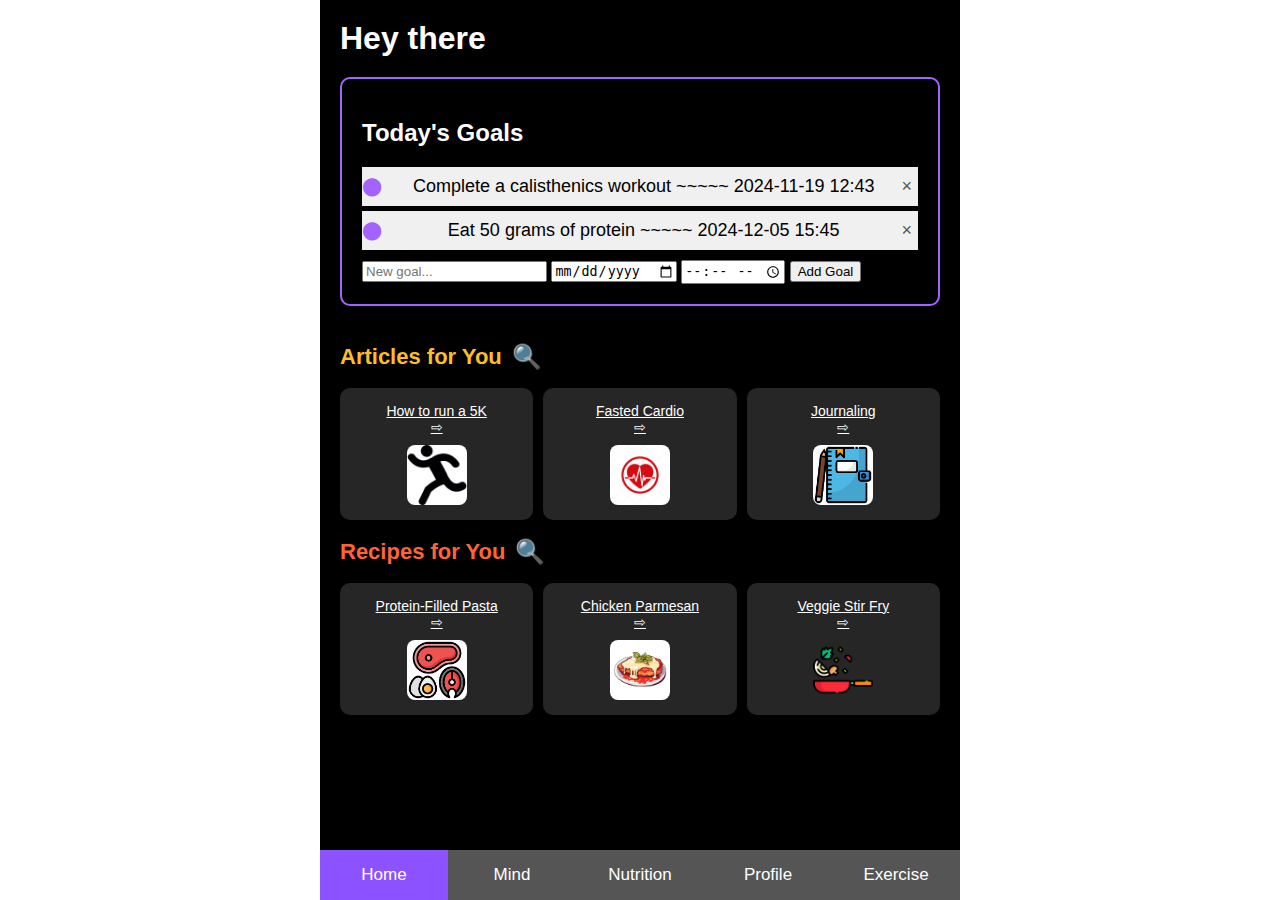
==== index.html @ bb160d1b "submit" ====
<!DOCTYPE html>
<html lang="en">
  <head>
     <meta charset="UTF-8">
     <meta name="viewport" content="width=device-width, initial-scale=1.0">
     <link rel="stylesheet" href="styles.css">
     <title>Tabs Example</title>
  </head>
  <body>
     <div id="wrapped" class="allContent">
        <div class="everything">
           <!--W3 Schools' code was used to create the general layout and buttons on the bottom. https://www.w3schools.com/howto/howto_js_tab_header.asp-->
           <!-- Updated Tab 1: Text -->
           <div id="Text" class="tabcontent">
            <div class="scrollable-content">
                
                <div class="header">
                    <h1 class="greeting" id="greeting">Hey there</h1>
                </div>
                
                <script>
                    function updateGoalsGreeting() {
                        const name = localStorage.getItem('userName') || "there";
                        document.getElementById('greeting').textContent = `Hey ${name}`;
                    }
        
                    // Call updateGoalsGreeting when the page loads
                    window.addEventListener('load', updateGoalsGreeting);
                </script>
        
                <!-- Section: Today's Goals with Box -->
                <div class="section goals-box">
                    <h2>Today's Goals</h2>
                    <ul id="goals-list" class="goals-list">
                        <li><span>Complete a calisthenics workout ~~~~~ 2024-11-19 12:43</span> <button onclick="removeGoal(this)">×</button></li>
                        <li><span>Eat 50 grams of protein ~~~~~ 2024-12-05 15:45</span> <button onclick="removeGoal(this)">×</button></li>
                    </ul>
                    <!-- Input to add new goals with pop-up keyboard functionality -->
                    <input type="text" id="newGoal" placeholder="New goal..." onclick="showKeyboard()" onblur="hideKeyboard()">
                    <input type="date" id="goalDate" placeholder="Select date">
                    <input type="time" id="goalTime" placeholder="Select time">
                    <button onclick="addGoal()">Add Goal</button>
                </div>
        
                <!-- Section: Articles for You with Search Icon -->
                <div class="section articles">
                    <div style="display: flex; align-items: center;">
                        <h2>Articles for You</h2>
                        <span class="search-icon" onclick="toggleSearch('article')" style="margin-left: 10px; cursor: pointer;">&#x1F50D;</span>
                        <input type="text" id="articleSearch" placeholder="Search articles..." onkeyup="searchContent('article')" style="display: none; margin-left: 10px;">
                    </div>
                    <div class="article-grid" id="article-grid">
                        <div class="article-item">
                            <a href="javascript:void(0);" onclick="openImage('images/train-5k.jpg')">
                                How to run a 5K <span class="link-icon">&#x21E8;</span>
                                <img src="images/running.jpg" alt="How to run a 5K" class="article-image">
                            </a>
                        </div>
                        <div class="article-item">
                            <a href="javascript:void(0);" onclick="openImage('images/fasted-cardio.jpg')">
                                Fasted Cardio <span class="link-icon">&#x21E8;</span>
                                <img src="images/cardio.jpg" alt="Fasted Cardio" class="article-image">
                            </a>
                        </div>
                        <div class="article-item">
                            <a href="javascript:void(0);" onclick="openImage('images/journaling.jpg')">
                                Journaling <span class="link-icon">&#x21E8;</span>
                                <img src="images/journal.jpg" alt="Journaling" class="article-image">
                            </a>
                        </div>
                    </div>
                </div>
        
                <!-- Section: Recipes for You with Search Icon -->
                <div class="section recipes">
                    <div style="display: flex; align-items: center;">
                        <h2>Recipes for You</h2>
                        <span class="search-icon" onclick="toggleSearch('recipe')" style="margin-left: 10px; cursor: pointer;">&#x1F50D;</span>
                        <input type="text" id="recipeSearch" placeholder="Search recipes..." onkeyup="searchContent('recipe')" style="display: none; margin-left: 10px;">
                    </div>
                    <div class="recipe-grid" id="recipe-grid">
                        <div class="recipe-item">
                            <a href="javascript:void(0);" onclick="openImage('images/penne-recipe.jpg')">
                                Protein-Filled Pasta <span class="link-icon">&#x21E8;</span>
                                <img src="images/protein.jpg" alt="Protein-filled meals" class="recipe-image">
                            </a>
                        </div>
                        <div class="recipe-item">
                            <a href="javascript:void(0);" onclick="openImage('images/chicken-parm.jpg')">
                                Chicken Parmesan <span class="link-icon">&#x21E8;</span>
                                <img src="images/chickenparm.jpg" alt="Chicken Parmesan" class="recipe-image">
                            </a>
                        </div>
                        <div class="recipe-item">
                            <a href="javascript:void(0);" onclick="openImage('images/veg-stirfry.jpg')">
                                Veggie Stir Fry <span class="link-icon">&#x21E8;</span>
                                <img src="images/stirfry.jpg" alt="Vegetable Stir Fry" class="recipe-image">
                            </a>
                        </div>
                    </div>
                </div>
            </div>
        </div>
        <!-- Iframe for Image Display -->
<div id="image-container" style="display: none; position: fixed; top: 50%; left: 50%; transform: translate(-50%, -50%); background: white; box-shadow: 0 4px 8px rgba(0, 0, 0, 0.2); z-index: 1000; max-width: 80%; max-height: 80%; overflow: auto; padding: 20px; border-radius: 8px;">
    <img id="image-viewer" src="" alt="Recipe Image" style="max-width: 100%; max-height: 60vh; display: block; margin: 0 auto;"> 
    <button onclick="closeImage()" style="margin-top: 10px;">Close</button> 
</div>

<div id="overlay" style="display: none; position: fixed; top: 0; left: 0; width: 100%; height: 100%; background: rgba(0, 0, 0, 0.5); z-index: 999;"></div> 

<script>
    function openImage(imageUrl) {
        // Set the img source to the image URL and display it
        document.getElementById('image-viewer').src = imageUrl;
        document.getElementById('image-container').style.display = 'block'; 
        document.getElementById('overlay').style.display = 'block'; 
    }

    function closeImage() {
        // Hide the image and reset the source
        document.getElementById('image-container').style.display = 'none'; 
        document.getElementById('overlay').style.display = 'none'; 
        document.getElementById('image-viewer').src = ''; 
    }

    // Close the image popup if overlay is clicked
    document.getElementById('overlay').onclick = function() {
        closeImage();
    }
</script>
        
        <!-- Keyboard Pop-up Modal -->
        <div id="keyboardModal" style="display: none; position: fixed; top: 80%; left: 50%; transform: translate(-50%, -50%); background: rgba(0, 0, 0, 0.8); padding: 20px; border-radius: 8px; z-index: 1000;">
            <img src="images/pop_up_keyboard.jpeg" alt="Keyboard" style="width: 600px; height: 300px;"> 
            <button onclick="hideKeyboard()" style="margin-top: 10px; display: block; background-color: white; color: black; border: none; padding: 10px; border-radius: 5px; cursor: pointer;">Close Keyboard</button>
        </div>
        
        <script>
            // Function to show the keyboard pop-up
            function showKeyboard() {
                document.getElementById('keyboardModal').style.display = 'block';
            }
        
            // Function to hide the keyboard pop-up
            function hideKeyboard() {
                document.getElementById('keyboardModal').style.display = 'none';
            }
        
            function toggleSearch(section) {
                const searchBox = document.getElementById(section + 'Search');
                searchBox.style.display = searchBox.style.display === 'none' ? 'block' : 'none';
                searchBox.focus();
            }
        
            function searchContent(section) {
                const input = document.getElementById(section + 'Search').value.toLowerCase();
                const items = document.querySelectorAll(`#${section}-grid .${section}-item`);
        
                items.forEach(item => {
                    const text = item.textContent.toLowerCase();
                    if (text.includes(input)) {
                        item.style.backgroundColor = '#ffeb3b'; 
                        item.style.border = '2px solid #ffa000'; 
                        item.style.boxShadow = '0px 0px 10px rgba(255, 160, 0, 0.5)'; 
                        item.style.borderRadius = '8px'; 
                    } else {
                        item.style.backgroundColor = ''; 
                        item.style.border = ''; 
                        item.style.boxShadow = ''; 
                        item.style.borderRadius = ''; 
                    }
                });
            }
        </script>





           <!-- Tab 2: Choices -->
           <div id="Choices" class="tabcontent">
            <h1 style="text-align: center; font-size: 24px; margin-bottom: 20px;">Daily Reflection</h1>
        
            <!-- Reflection Form -->
            <form style="display: flex; flex-direction: column; align-items: center;">
                <!-- Reflection Text Area with pop-up keyboard functionality -->
                <div style="margin-bottom: 20px; width: 80%;">
                    <label for="reflection" style="font-weight: bold; font-size: 18px; display: block; text-align: left; margin-bottom: 10px;">Your Reflection:</label>
                    <textarea id="reflection" rows="4" placeholder="Write your thoughts here..." style="width: 100%; padding: 10px; font-size: 16px; border-radius: 5px; border: 1px solid #ccc;" onclick="showKeyboard()" onblur="hideKeyboard()"></textarea>
                </div>
        
                 <!-- Mood Selection with Stars -->
                 <div style="margin-bottom: 20px; text-align: center;">
                    <label for="mood" style="font-weight: bold; font-size: 18px; display: block; margin-bottom: 10px;">Your Mood:</label>
                    <div id="starRating" style="display: flex; gap: 5px; justify-content: center;">
                       <span class="star" data-value="1">&#9733;</span>
                       <span class="star" data-value="2">&#9733;</span>
                       <span class="star" data-value="3">&#9733;</span>
                       <span class="star" data-value="4">&#9733;</span>
                       <span class="star" data-value="5">&#9733;</span>
                    </div>
                    <input type="hidden" id="mood" value="0">
                 </div>
                 <!-- Sleep Start and End Time -->
                 <div style="margin-bottom: 20px; width: 80%; text-align: left;">
                    <label for="sleepStart" style="font-weight: bold; font-size: 18px; display: block; margin-bottom: 10px;">Sleep Start Time:</label>
                    <input type="time" id="sleepStart" style="width: 100%; padding: 10px; font-size: 16px; border-radius: 5px; border: 1px solid #ccc;">
                 </div>
                 <div style="margin-bottom: 20px; width: 80%; text-align: left;">
                    <label for="sleepEnd" style="font-weight: bold; font-size: 18px; display: block; margin-bottom: 10px;">Sleep End Time:</label>
                    <input type="time" id="sleepEnd" style="width: 100%; padding: 10px; font-size: 16px; border-radius: 5px; border: 1px solid #ccc;">
                 </div>
                 <!-- Submit Button -->
                 <button type="button" onclick="submitReflection()" style="padding: 10px 20px; font-size: 16px; border-radius: 5px; background-color: #4CAF50; color: white; border: none; cursor: pointer;">
                 Submit Reflection
                 </button>
              </form>
              <!-- Result Display -->
              <p id="reflectionResult" style="text-align: center; margin-top: 20px; font-size: 18px;"></p>
           </div>
           <div id="keyboardModal" style="display: none; position: fixed; top: 80%; left: 50%; transform: translate(-50%, -50%); background: rgba(0, 0, 0, 0.8); padding: 20px; border-radius: 8px; z-index: 1000;">
            <img src="pop_up_keyboard.jpg" alt="Keyboard" style="width: 300px; height: 150px;"> 
            <button onclick="hideKeyboard()" style="margin-top: 10px; display: block; background-color: white; color: black; border: none; padding: 10px; border-radius: 5px; cursor: pointer;">Close Keyboard</button>
        </div>
           <script>
            function showKeyboard() {
            document.getElementById('keyboardModal').style.display = 'block';
        }

        // Function to hide the keyboard pop-up
        function hideKeyboard() {
            document.getElementById('keyboardModal').style.display = 'none';
        }
              // Star Rating Functionality
              document.querySelectorAll('.star').forEach(star => {
                  star.addEventListener('click', function() {
                      const rating = this.getAttribute('data-value');
                      document.getElementById('mood').value = rating;
                      highlightStars(rating);
                  });
              });
             
              function highlightStars(rating) {
                  document.querySelectorAll('.star').forEach(star => {
                      star.style.color = star.getAttribute('data-value') <= rating ? 'gold' : '#ccc';
                  });
              }
             
              // Function to calculate sleep duration
              function calculateSleepDuration(startTime, endTime) {
                  const start = new Date(`1970-01-01T${startTime}:00`);
                  const end = new Date(`1970-01-01T${endTime}:00`);
             
                  if (end < start) {
                      end.setDate(end.getDate() + 1); 
                  }
             
                  const diffMs = end - start;
                  const diffHrs = Math.floor(diffMs / (1000 * 60 * 60));
                  const diffMins = Math.floor((diffMs % (1000 * 60 * 60)) / (1000 * 60));
             
                  return `${diffHrs} hours and ${diffMins} minutes`;
              }
             
              // Function to handle reflection submission
              function submitReflection() {
                  const reflection = document.getElementById("reflection").value;
                  const mood = document.getElementById("mood").value;
                  const sleepStart = document.getElementById("sleepStart").value;
                  const sleepEnd = document.getElementById("sleepEnd").value;
             
                  let sleepDuration = "N/A";
                  if (sleepStart && sleepEnd) {
                      sleepDuration = calculateSleepDuration(sleepStart, sleepEnd);
                  }
             
                  document.getElementById("reflectionResult").innerText = `
                      Reflection: ${reflection}
                      Mood: ${mood} stars
                      Sleep Duration: ${sleepDuration}
                  `;
              }
           </script>






           <!-- Tab 3: Nutrition -->
           <div id="ToDo" class="tabcontent">
            <h1 style="color: white; text-align: center; font-size: 24px; margin-bottom: 20px;">It's Eating Time!</h1>
            
            <!-- Section for Caloric and Macronutrient Progress -->
            <div style="display: flex; align-items: center; justify-content: space-between; margin-bottom: 30px;">
                <div style="background-color: #a463ff; color: white; padding: 10px; border-radius: 50%; text-align: center;">
                    1000/2000 Kcal
                </div>
                <div style="flex-grow: 1; margin-left: 20px;">
                    <div style="display: flex; align-items: center;">
                        <div style="color: #fcbf24; width: 50px;">Carbs</div>
                        <div style="background-color: #333; width: 100%; height: 10px; border-radius: 5px; margin-left: 10px; position: relative;">
                            <div style="background-color: #fcbf24; width: 60%; height: 100%; border-radius: 5px;"></div>
                        </div>
                    </div>
                    <div style="display: flex; align-items: center; margin-top: 10px;">
                        <div style="color: #fcbf24; width: 50px;">Protein</div>
                        <div style="background-color: #333; width: 100%; height: 10px; border-radius: 5px; margin-left: 10px; position: relative;">
                            <div style="background-color: #fcbf24; width: 45%; height: 100%; border-radius: 5px;"></div>
                        </div>
                    </div>
                    <div style="display: flex; align-items: center; margin-top: 10px;">
                        <div style="color: #fcbf24; width: 50px;">Fats</div>
                        <div style="background-color: #333; width: 100%; height: 10px; border-radius: 5px; margin-left: 10px; position: relative;">
                            <div style="background-color: #fcbf24; width: 30%; height: 100%; border-radius: 5px;"></div>
                        </div>
                    </div>
                </div>
            </div>
        
            <!-- Dropdown Menus with Pop-up Keyboard for Breakfast Input -->
            <div class="dropdowns" style="color: white; font-size: 18px; text-align: left;">
                <button id="submit-nutrition-btn" style="margin-left: 10px; background-color: #fcbf24; padding: 10px;">Submit Nutrition</button>
                
                <label for="breakfast-dropdown">Breakfast</label>
                <select id="breakfast-dropdown" class="dropdown">
                    <option value="" disabled selected>Select an option</option>
                    <option value="Smoothie">Smoothie</option>
                    <option value="Oatmeal">Oatmeal</option>
                    <option value="Eggs">Eggs</option>
                </select>
                
                <!-- Add New Breakfast input with isolated pop-up keyboard functionality -->
                <input type="text" id="newBreakfast" placeholder="Add new breakfast..." />
                <button onclick="addNewOption('breakfast-dropdown', 'newBreakfast')">Add</button>
                
                <!-- Additional Dropdowns for Lunch, Dinner, Snack -->
                <label for="lunch-dropdown" style="margin-top: 20px;">Lunch</label>
                <select id="lunch-dropdown" class="dropdown">
                    <option value="" disabled selected>Select an option</option>
                    <option value="Salad">Salad</option>
                    <option value="Chicken Wrap">Chicken Wrap</option>
                    <option value="Rice & Beans">Rice & Beans</option>
                </select>
                <input type="text" id="newLunch" placeholder="Add new lunch...">
                <button onclick="addNewOption('lunch-dropdown', 'newLunch')">Add</button>
        
                <label for="dinner-dropdown" style="margin-top: 20px;">Dinner</label>
                <select id="dinner-dropdown" class="dropdown">
                    <option value="" disabled selected>Select an option</option>
                    <option value="Grilled Salmon">Grilled Salmon</option>
                    <option value="Steak">Steak</option>
                    <option value="Vegetable Stir Fry">Vegetable Stir Fry</option>
                </select>
                <input type="text" id="newDinner" placeholder="Add new dinner...">
                <button onclick="addNewOption('dinner-dropdown', 'newDinner')">Add</button>
        
                <label for="snack-dropdown" style="margin-top: 20px;">Snack</label>
                <select id="snack-dropdown" class="dropdown">
                    <option value="" disabled selected>Select an option</option>
                    <option value="Fruit">Fruit</option>
                    <option value="Nuts">Nuts</option>
                    <option value="Protein Bar">Protein Bar</option>
                </select>
                <input type="text" id="newSnack" placeholder="Add new snack...">
                <button onclick="addNewOption('snack-dropdown', 'newSnack')">Add</button>
            </div>
        </div>
        
        <!-- Keyboard Pop-up Modal for Breakfast Input Only -->
        <div id="keyboardModal" style="display: none; position: fixed; top: 80%; left: 50%; transform: translate(-50%, -50%); background: rgba(0, 0, 0, 0.8); padding: 20px; border-radius: 8px; z-index: 1000;">
            <img src="pop_up_keyboard.jpg" alt="Keyboard" style="width: 300px; height: 150px;"> 
            <button onclick="hideKeyboard()" style="margin-top: 10px; display: block; background-color: white; color: black; border: none; padding: 10px; border-radius: 5px; cursor: pointer;">Close Keyboard</button>
        </div>
        
        <script>
            // Isolated keyboard display functionality for "Add new breakfast" input
            const newBreakfastInput = document.getElementById('newBreakfast');
        
            // Show keyboard pop-up when input is focused
            newBreakfastInput.addEventListener('focus', function() {
                document.getElementById('keyboardModal').style.display = 'block';
            });
        
            // Hide keyboard pop-up when input loses focus
            newBreakfastInput.addEventListener('blur', function() {
                hideKeyboard();
            });
        
            // Function to hide the keyboard pop-up
            function hideKeyboard() {
                document.getElementById('keyboardModal').style.display = 'none';
            }
        </script>
        






           <!-- Tab 4: Profile -->
           <div id="Profile" class="tabcontent" style="position: relative;">
              <!-- Settings Icon in the Top Right Corner -->
              <img src="settings.png" alt="Settings" id="settingsIcon" style="position: absolute; top: 20px; right: 20px; width: 30px; height: 30px; cursor: pointer;">
              <div class="form-popup" id="preliminaryModal">
                <form id="preliminaryForm" class="form-container">
                    <h2>Preliminary Information</h2>
                    <label for="name">Name:</label>
                    <input type="text" id="name" placeholder="Enter your name" required>
                    <label for="age">Age:</label>
                    <input type="number" id="age" placeholder="Enter your age" required>
                    <label for="height">Height (cm):</label>
                    <input type="number" id="height" placeholder="Enter your height in cm" required>
                    <label for="weight">Weight (kg):</label>
                    <input type="number" id="weight" placeholder="Enter your weight in kg" required>
                    <label for="fitness-goal">Fitness Goal:</label>
                    <select id="fitness-goal" required>
                       <option value="" disabled selected>Select a goal...</option>
                       <option value="Strength & Muscle Building">Strength & Muscle Building</option>
                       <option value="Endurance & Stamina">Endurance & Stamina</option>
                       <option value="Flexibility & Mobility">Flexibility & Mobility</option>
                       <option value="Weight Loss & Toning">Weight Loss & Toning</option>
                    </select>
                    <button type="submit" class="btn">Submit</button>
    <button type="button" class="btn cancel" onclick="closeForm()">Close</button>
</form>
              </div>

              <script>
                document.getElementById('preliminaryForm').addEventListener('submit', function(e) {
                    e.preventDefault();
            
                    // Get the name input value
                    const name = document.getElementById('name').value.trim();
                    
                    // Store the name in localStorage
                    if (name) {
                        localStorage.setItem('userName', name);
                    }
            
                    // Update greeting on the profile page
                    updateProfileGreeting();
                    closeForm();
                });
            
                function updateProfileGreeting() {
                    const name = localStorage.getItem('userName') || "there";
                    document.querySelector('#Profile h1').textContent = `Hi ${name}!`;
                }
            
                // Call updateProfileGreeting when the profile page loads
                window.addEventListener('load', updateProfileGreeting);
            </script>



              <!-- Centered Header -->
              <h1 style="text-align: center; font-size: 24px; margin-top: 20px;">Hi Bharat!</h1>
             
              <div style="display: flex; justify-content: center; margin-top: 10px;">
                 <img src="BITMOJI.png" alt="Profile Picture" id="img" width="80" style="border-radius: 50%; cursor: pointer;">
              </div>
              <!-- Row with Weight, Height, and Age -->
              <div style="display: flex; justify-content: center; gap: 20px; margin-top: 20px;">
                 <div class="info-box" id="weight-box"><strong>Weight:</strong> 70 kg</div>
                 <div class="info-box" id="height-box"><strong>Height:</strong> 180 cm</div>
                 <div class="info-box" id="age-box"><strong>Age:</strong> 25</div>
              </div>
             
              <div style="display: flex; justify-content: center; gap: 20px; margin-top: 20px;">
                 <div class="bubble">
                    <div class="large-number">1</div>
                    <div class="small-text">workout done</div>
                 </div>
                 <div class="bubble">
                    <div class="large-number">72</div>
                    <div class="small-text">grams of protein</div>
                 </div>
                
              </div>
              <!-- Table Image at the Bottom -->
              <div style="text-align: center; margin-top: 30px; padding-bottom: 30px;">
                 <div style="text-align: left; max-width: 600px; margin: 0 auto;">
                    <h2 style="margin-bottom: 5px; font-size: 24px;">Average 1,598 Cal</h2>
                    <h4 style="margin-top: 0; font-size: 18px; color: gray;">Oct 27 - Nov 2, 2024</h4>
                 </div>
                 <img src="calgraph.png" alt="Table Data" style="width: 100%; max-width: 600px; border-radius: 10px; cursor: pointer; transition: border-color 0.3s;"
                    onclick="openTab('ToDo', this)" class="image-tint">
                 <button onclick="shareToInstagram()" class="share-instagram-btn">
                 <img src="images/instagram.jpg" alt="Instagram" style="width: 30px; height: 30px;">
                 </button>
              </div>
              
              <div id="txt" style="display: none; margin-top: 10px;">
                 <button id="close" style="background: none; border: none; font-size: 18px; color: white; cursor: pointer;">&times;</button>
              </div>
              <script>
                 const pic = document.getElementById('img');
                 const text = document.getElementById('txt');
                 const close = document.getElementById('close');
                
                 pic.addEventListener('click', () => {
                     text.style.display = 'block';
                 });
                
                 close.addEventListener('click', () => {
                     text.style.display = 'none';
                 });
                
                
                 //form stuff scripts
                    // Get references to necessary elements
                 const settingsIcon = document.getElementById('settingsIcon');
                 const formPopup = document.getElementById('preliminaryModal');
                 const formContainer = document.getElementById('preliminaryForm');
                
                 // Function to open the form modal when the settings icon is clicked
                 settingsIcon.addEventListener('click', () => {
                 formPopup.style.display = "block";
                 });
                
                 // Function to close the form modal
                 function closeForm() {
                 formPopup.style.display = "none";
                 }
                
                 // Handle form submission
                
                 function addNewOption(dropdownId, inputId) {
                 const dropdown = document.getElementById(dropdownId);
                 const newValue = document.getElementById(inputId).value.trim();
                
                
                 if (newValue !== "") {
                 const newOption = document.createElement("option");
                 newOption.text = newValue;
                 newOption.value = newValue;
                 dropdown.add(newOption); 
                
                 // Optionally, select the new option right away
                 dropdown.value = newValue;
                
                
                 // Clear the input field after adding
                 document.getElementById(inputId).value = '';
                 } else {
                 alert("Please enter a value to add.");
                 }
                 }
                 document.getElementById("submit-nutrition-btn").addEventListener("click", function() {
            
                 const randomProtein = Math.floor(Math.random() * 151); 
                
                 
                 document.querySelector("#Profile .bubble:nth-child(2) .large-number").textContent = randomProtein;
                 });
              </script>
           </div>





           <!-- Tab 5: Exercise -->
           <div id="Exercise" class="tabcontent">
              <!-- Header for Today's Workout -->
              <div class="header">
                 <h1>Today's Workout</h1>
             
                 <div class="timer">
                    <span id="timerDisplay">00:00:00</span>
                    <button onclick="startTimer()" id="timerControlBtn" class="timer-btn">Start</button>
                    <button onclick="resetTimer()" class="timer-btn">Reset</button> 
                 </div>
              </div>
              <!-- Workout Cards -->
              <div class="workout-cards">
                <div class="workout-card" onclick="openExerciseImage('images/bench-press.jpg', 400, 300)">
                    <p id="workout1">2 x 10 Bench Press</p>
                </div>
                <div class="workout-card" onclick="openExerciseImage('images/deadlift.jpg', 450, 350)">
                    <p id="workout2">4 x 10 Deadlift</p>
                </div>
                <div class="workout-card" onclick="openExerciseImage('images/squats.jpg', 500, 400)">
                    <p id="workout3">4 x 10 Squats</p>
                </div>
                <div class="workout-card" onclick="openExerciseImage('images/bicep-curls.jpg', 350, 300)">
                    <p id="workout4">3 x 15 Bicep Curls</p>
                </div>
            </div>
              <!-- Workout Summary Section -->
              <div class="workout-summary">
                 <h2>Summary</h2>
                 <div class="muscle-images">
                    <img src="images/muscles.jpg" alt="Body Image" class="muscle-image"> 
                 </div>
                 <ul class="summary-list">
                    <li><strong>Areas Targeted:</strong> Legs</li>
                    <li><strong>Duration:</strong> 50 mins</li>
                    <li><strong>Calories Burned:</strong> 350 Kcal</li>
                 </ul>
              </div>
           </div>
           <!-- Continuation of the first original link. https://www.w3schools.com/howto/howto_js_tab_header.asp -->
           <!-- Buttons -->
           <div class="tab-buttons">
              <button class="tablink" onclick="openTab('Text', this)" id="defaultOpen">Home</button>
              <button class="tablink" onclick="openTab('Choices', this)">Mind</button>
              <button class="tablink" onclick="openTab('ToDo', this)">Nutrition</button>
              <button class="tablink" onclick="openTab('Profile', this)">Profile</button>
              <button class="tablink" onclick="openTab('Exercise', this)">Exercise</button>
           </div>
        </div>


        <!-- Add the Image Overlay for Exercise Explanation right after 'everything' div -->
<div id="exerciseImageOverlay" class="overlay">
  <span class="close" onclick="closeExerciseImage()">&times;</span>
  <img id="exerciseImage" class="overlay-content" src="" alt="Exercise Explanation">
</div>
     </div>
     <script>
        const workoutPlans = {
          "Strength & Muscle Building": [
              "2 x 10 Bench Press",
              "4 x 10 Deadlift",
              "4 x 10 Squats",
              "3 x 15 Bicep Curls"
          ],
          "Endurance & Stamina": [
              "40 min Run",
              "3 x 20 Mountain Climbers",
              "3 x 15 Burpees",
              "4 x 15 Jump Squats"
          ],
          "Flexibility & Mobility": [
              "20 min Yoga Flow",
              "3 x 10 Shoulder Stretches",
              "3 x 10 Hamstring Stretches",
              "3 x 10 Hip Flexor Stretches"
          ],
          "Weight Loss & Toning": [
              "30 min HIIT Cardio",
              "4 x 15 Push-Ups",
              "4 x 15 Bodyweight Squats",
              "3 x 20 Bicycle Crunches"
          ]
        };
       
        function updateWorkoutText(goal) {
        console.log("Updating workout text for goal:", goal);  
       

        const selectedWorkouts = workoutPlans[goal] || ["", "", "", ""];
        console.log("Selected Workouts:", selectedWorkouts);  
       
        // Update each workout card's text based on the selected workout plan
        document.getElementById("workout1").innerText = selectedWorkouts[0] || "";
        document.getElementById("workout2").innerText = selectedWorkouts[1] || "";
        document.getElementById("workout3").innerText = selectedWorkouts[2] || "";
        document.getElementById("workout4").innerText = selectedWorkouts[3] || "";
       
        // Debug: Log the updated text for verification
        console.log("Updated workout1 text:", document.getElementById("workout1").innerText);
        console.log("Updated workout2 text:", document.getElementById("workout2").innerText);
        console.log("Updated workout3 text:", document.getElementById("workout3").innerText);
        console.log("Updated workout4 text:", document.getElementById("workout4").innerText);
        }
       
       
       
        formContainer.addEventListener('submit', function(event) {
        event.preventDefault();
       
        // Get form input values
        const name = document.getElementById('name').value;
        const age = document.getElementById('age').value;
        const height = document.getElementById('height').value;
        const weight = document.getElementById('weight').value;
        const fitnessGoal = document.getElementById('fitness-goal').value;
       
        // Update the displayed information in the profile
        document.querySelector('#Profile h1').innerText = `Hi ${name}!`;
        document.getElementById('weight-box').innerText = `Weight: ${weight} kg`;
        document.getElementById('height-box').innerText = `Height: ${height} cm`;
        document.getElementById('age-box').innerText = `Age: ${age}`;
       
        // Update workout cards based on the selected goal
        updateWorkoutText(fitnessGoal);
        // Close the form after submission
        closeForm();
        });
       
       
        document.addEventListener('DOMContentLoaded', function() {
        console.log("DOM fully loaded and parsed. Setting default workout plan.");
        updateWorkoutText("Strength & Muscle Building");
        }); 
       
       
       
       
       
       
       
       
       
       
       
       
       
       
       
       
       
       
       
          function openTab(tabName, elmnt) {
          var i, tabcontent, tablinks;
          tabcontent = document.getElementsByClassName("tabcontent");
          for (i = 0; i < tabcontent.length; i++) {
              tabcontent[i].style.display = "none";
          }
          tablinks = document.getElementsByClassName("tablink");
          for (i = 0; i < tablinks.length; i++) {
              tablinks[i].classList.remove("active");
          }
          document.getElementById(tabName).style.display = "block";
          elmnt.classList.add("active");
        }
       
       
          document.getElementById("defaultOpen").click();
       
       
          function displayChoice() {
              const hatColor1 = document.querySelector('input[name="hatColor1"]:checked').value;
              const hatColor2 = document.getElementById("hatColor2").value;
              document.getElementById("choiceResult").innerText = `Hat color #1: ${hatColor1}, Hat color #2: ${hatColor2}`;
          }
       
       
       
       
          function addItem() {
              const newItemText = document.getElementById("newItem").value;
              if (newItemText.trim() !== "") {
                  const li = document.createElement("li");
                  li.innerHTML = `<span>${newItemText}</span> <button onclick="removeItem(this)">×</button>`;
                  li.querySelector("span").onclick = function () {
                      this.classList.toggle("completed");
                  };
                  document.getElementById("todoList").appendChild(li);
                  document.getElementById("newItem").value = '';
              }
          }
       
       
       
       
          function removeItem(element) {
              element.parentElement.remove();
          }
       
       
       
       
          function addGoal() {
        const newGoalText = document.getElementById("newGoal").value;
        const goalDate = document.getElementById("goalDate").value;
        const goalTime = document.getElementById("goalTime").value;
       
        if (newGoalText.trim() !== "") {
        const li = document.createElement("li");
        li.innerHTML = `
           <span>${newGoalText} ~~~~~ ${goalDate} ${goalTime}</span>
           <button onclick="removeGoal(this)">×</button>
        `;
        document.getElementById("goals-list").appendChild(li);
       
        document.getElementById("newGoal").value = '';
        document.getElementById("goalDate").value = '';
        document.getElementById("goalTime").value = '';
        }
        }
       
       
       
       
          function removeGoal(element) {
              element.parentElement.remove();
          }
       
          function editNutrition() {
        document.getElementById("defaultOpen").click();
       
        // Directly show the Nutrition tab
        openTab('ToDo', document.querySelector('.tablink[onclick*="ToDo"]'));
       
        // Scroll to the top in case the form is off-screen
        document.getElementById("ToDo").scrollTop = 0;
        }
       
        function shareToInstagram() {
        const toast = document.createElement("div");
        toast.className = "instagram-toast";
        toast.innerText = "Shared to Instagram!";
        document.body.appendChild(toast);
       
        // Remove the toast after 3 seconds
        setTimeout(() => {
        toast.remove();
        }, 3000);
        }
       
        let timerInterval;
        let elapsedTime = 0;
       
        function startTimer() {
        const button = document.getElementById("timerControlBtn");
       
        if (button.textContent === "Start") {
        button.textContent = "Pause";
        timerInterval = setInterval(() => {
        elapsedTime += 1;
        updateTimerDisplay();
        }, 1000);
        } else if (button.textContent === "Pause") {
        button.textContent = "Resume";
        clearInterval(timerInterval);
        } else {
        button.textContent = "Pause";
        timerInterval = setInterval(() => {
        elapsedTime += 1;
        updateTimerDisplay();
        }, 1000);
        }
        }
       
        function updateTimerDisplay() {
        const hours = Math.floor(elapsedTime / 3600).toString().padStart(2, '0');
        const minutes = Math.floor((elapsedTime % 3600) / 60).toString().padStart(2, '0');
        const seconds = (elapsedTime % 60).toString().padStart(2, '0');
        document.getElementById("timerDisplay").textContent = `${hours}:${minutes}:${seconds}`;
        }
       
        function resetTimer() {
        clearInterval(timerInterval);
        elapsedTime = 0;
        updateTimerDisplay();
        document.getElementById("timerControlBtn").textContent = "Start";
        }
       
        // Function to open the overlay with the exercise image
        function openExerciseImage(imagePath) {
        const overlay = document.getElementById("exerciseImageOverlay");
        const img = document.getElementById("exerciseImage");
        img.src = imagePath;
        overlay.style.display = "block";
        }
       
        // Function to close the overlay
        function closeExerciseImage() {
        const overlay = document.getElementById("exerciseImageOverlay");
        overlay.style.display = "none";
        }
     </script>
  </body>
</html>
---- styles.css ----
/* General Styles */
body {
  font-family: Arial, sans-serif;
  margin: 0;
  padding: 0;
 }
 .tablink {
  background-color: #555;
  color: white;
  border: none;
  outline: none;
  cursor: pointer;
  padding: 14px 16px;
  font-size: 17px;
  width: 20%;
  float: left;
 }
 .allContent {
  margin: auto;
  width: 640px;
  height: 100vh;
  display: flex;
  flex-direction: column;
  justify-content: space-between;
  background-color: powderblue;
  position: relative;
 }
 .everything {
  flex: 1;
  display: flex;
  flex-direction: column;
  justify-content: space-between;
  height: 100vh; 
 }
 .tab-buttons {
  display: flex;
  justify-content: space-between;
  background-color: #555;
  height: 50px;
  position: fixed; 
  bottom: 0;
  width: 640px; 
 }
 
 
 .tablink:hover {
  background-color: #777;
 }
 .tabcontent {
  display: none;
  flex-grow: 1;
  padding: 0;
  text-align: center;
  background-color: rgb(186, 85, 85);
  height: calc(100vh - 50px); 
  overflow-y: auto; 
  padding-bottom: 50px; 
}
 
 
 .scrollable-content {
  padding: 20px;
  overflow-y: auto;
  height: calc(100% - 40px);
 }
 #Choices form {
  text-align: left;
  margin: 20px;
 }
 #Choices label {
  font-weight: bold;
 }
 #ToDo input[type="text"] {
  padding: 5px;
  font-size: 14px;
  margin-right: 10px;
  margin-bottom: 10px;
  width: calc(100% - 100px);
 }
 
 
 #ToDo button {
  padding: 5px 10px;
  background-color: #fcbf24;
  color: black;
  border-radius: 5px;
  cursor: pointer;
 }
 
 
 #ToDo ul {
  list-style-type: none;
  padding: 0;
  margin-top: 20px;
 }
 

 #ToDo ul li, .goals-list li {
  padding: 10px;
  background-color: #f0f0f0;
  margin-bottom: 5px;
  display: flex;
  justify-content: space-between;
  align-items: center;
  color: black; 
 }

 .goals-list li button, #ToDo ul li button {
  background-color: transparent;
  border: none;
  color: #555;
  font-size: 18px;
  cursor: pointer;
 }
 
 
 .goals-list li button:hover, #ToDo ul li button:hover {
  color: red;
 }
 
 #Text .scrollable-content {
  padding: 20px;
  background-color: #000; 
  color: #fff; 
  font-family: 'Arial', sans-serif;
 }
 

 .header {
  display: flex;
  justify-content: space-between;
  align-items: center;
  margin-bottom: 20px;
 }
 .header h1 {
  font-size: 32px;
  margin: 0;
 }
 .search-icon {
  font-size: 24px;
  cursor: pointer;
 }
 
 .goals-box {
  border: 2px solid #a463ff;
  border-radius: 10px;
  padding: 20px;
  margin-bottom: 20px;
  text-align: left; 
 }
 .section.goals h2 {
  font-size: 22px;
  color: #a463ff;
 }
 .goals-list {
  list-style: none;
  padding: 0;
  margin: 10px 0;
 }
 .goals-list li {
  font-size: 18px;
  padding: 8px 0;
  position: relative;
 }
 .goals-list li::before {
  content: "⬤"; 
  color: #a463ff;
  margin-right: 10px;
 }
 
 
 /* Articles Section with Images */
 .section.articles h2 {
  font-size: 22px;
  color: #fcbf24; 
 }
 .article-grid {
  display: grid;
  grid-template-columns: repeat(3, 1fr);
  gap: 10px;
 }
 .article-item a {
  color: #fff;
  font-size: 14px;
  background-color: #262626; 
  padding: 15px;
  display: flex;
  flex-direction: column;
  align-items: center;
  text-align: center;
  border-radius: 10px;
 }
 .article-item a:hover {
  background-color: #333;
 }
 
 
 
 
 /* Updated Image Sizes */
 .article-image, .recipe-image {
  width: 60px; 
  height: 60px; 
  margin-top: 10px;
  object-fit: contain; 
  border-radius: 8px; 
 }
 
 
 /* Recipes Section with Images */
 .section.recipes h2 {
  font-size: 22px;
  color: #ff6437; 
 }
 .recipe-grid {
  display: grid;
  grid-template-columns: repeat(3, 1fr);
  gap: 10px;
 }
 .recipe-item a {
  color: #fff;
  font-size: 14px;
  background-color: #262626;
  padding: 15px;
  display: flex;
  flex-direction: column;
  align-items: center;
  text-align: center;
  border-radius: 10px;
 }
 .recipe-item a:hover {
  background-color: #333;
 }
 
 
 
 
 /*Profile styling*/
 .info-box {
  background-color: #333;
  color: #fff;
  padding: 10px 20px;
  border-radius: 5px;
  font-weight: bold;
 }
 
 
 /* Style for Workout Done and Protein Bubbles */
 .bubble {
  background-color: #a64dff;
  color: #fff;
  padding: 20px;
  border-radius: 10px;
  text-align: center;
  width: 120px;
  font-size: 18px;
  font-weight: bold;
 }
 
 
 .large-number {
  font-size: 24px;
 }

 /* Nutrition/Exercise Tab Styling */
 .stats-section {
  display: flex;
  justify-content: space-between;
  margin-bottom: 20px;
 }
 
 
 .circle {
  width: 100px;
  height: 100px;
  border-radius: 50%;
  background-color: #a463ff;
  display: flex;
  justify-content: center;
  align-items: center;
  color: white;
  font-size: 16px;
 }
 
 
 .progress-bars {
  flex-grow: 1;
  padding-left: 20px;
 }
 
 
 .progress-bars p {
  color: #fcbf24;
  margin-bottom: 5px;
 }
 
 
 .progress-bar {
  width: 100%;
  height: 10px;
  background-color: #333;
  border-radius: 5px;
  margin-bottom: 10px;
 }
 
 
 .filled-bar {
  height: 100%;
  background-color: #fcbf24;
  border-radius: 5px;
 }
 
 
 .meal-item {
  display: flex;
  justify-content: space-between;
  margin-bottom: 10px;
 }
 
 
 .meal-item p {
  color: #fff;
 }
 
 
 .meal-item button {
  padding: 5px 10px;
  border-radius: 5px;
  background-color: #a463ff;
  color: white;
  border: none;
  cursor: pointer;
 }
 
 
 .search-section {
  display: flex;
  justify-content: center;
  gap: 10px;
  margin-bottom: 20px;
 }
 
 
 .search-input {
  padding: 10px;
  font-size: 16px;
  width: 200px;
  border-radius: 5px;
  border: none;
 }
 
 
 .search-button {
  padding: 10px 15px;
  background-color: #a463ff;
  color: white;
  border: none;
  border-radius: 5px;
  cursor: pointer;
 }
 
 
 .create-own-btn {
  padding: 10px 15px;
  background-color: #fcbf24;
  color: black;
  border: none;
  border-radius: 5px;
  cursor: pointer;
  width: 100%;
 }
 
 
 /* Update background to match Tab 1 */
 #ToDo {
  background-color: #000; 
  color: #fff; 
  padding: 20px;
  text-align: center;
 }
 
 
 /* Style dropdowns */
 .dropdown {
  background-color: #333;
  color: white;
  padding: 10px;
  border-radius: 5px;
  width: 100%;
  margin-top: 10px;
  font-size: 16px;
  border: 1px solid #777;
 }
 
 
 .dropdown option {
  background-color: #000;
  color: white;
 }
 
 
 /* Adjust label styling */
 #ToDo label {
  display: block;
  margin-top: 15px;
  font-size: 18px;
  color: #fcbf24; 
 }
 
 
 #Choices {
  background-color: #000; 
  color: #fff;
  padding: 20px;
  text-align: center;
 }
 
 
 #Choices label {
  color: #fcbf24; 
 }
 
 
 #Choices textarea,
 #Choices input[type="time"] {
  background-color: #333; 
  color: white; 
  border: 1px solid #777; 
 }
 
 
 #Choices button {
  background-color: #a463ff; 
  color: white;
 }
 
 
 .star {
  color: #ccc; 
 }
 
 
 .star:hover,
 .star[data-value="1"]:hover ~ .star,
 .star[data-value="1"] {
  color: gold; 
 }
 
 
 /* Profile tab color scheme update */
 #Profile {
  background-color: #000; 
  color: #fff; 
  padding: 20px;
  text-align: center;
 }
 
 
 #Profile h1,
 #Profile .info-box,
 #Profile .bubble .large-number,
 #Profile .bubble .small-text {
  color: #fff; 
 }
 
 
 #Profile .info-box {
  background-color: #333; /* Dark gray background */
  color: #fff; /* White text */
  border: 1px solid #777; /* Light border */
 }
 
 
 #Profile .bubble {
  background-color: #a463ff; /* Purple background for bubbles */
  color: #fff; /* White text */
 }
 
 
 #Profile img {
  border: 2px solid #fff; /* Add a white border around images */
 }
 
 
 /* Styles for the Exercise Tab */
 
 
 /* General layout */
 #Exercise {
  background-color: #000; /* Match black background like other tabs */
  color: #fff; /* White text */
  padding: 10px; /* Reduce padding */
  text-align: center;
 }
 
 
 /* Workout cards */
 .workout-cards {
  display: grid;
  grid-template-columns: repeat(2, 1fr); /* 2 columns */
  gap: 10px; /* Reduce space between cards */
  margin-top: 10px; /* Reduce margin */
  margin-bottom: 10px; /* Reduce margin */
 }
 
 
 .workout-card {
  background-color: #333; /* Dark gray background */
  padding: 10px; /* Reduce padding */
  border-radius: 10px;
  text-align: center;
  font-size: 16px; /* Reduce font size */
  color: white;
  box-shadow: 0 2px 5px rgba(0, 0, 0, 0.2);
 }
 
 
 /* Workout summary section */
 .workout-summary h2 {
  font-size: 30px; /* Reduce size */
  color: #a463ff; /* Matches yellow highlight color */
 }
 
 
 .muscle-images {
  display: flex;
  justify-content: center;
  gap: 10px; /* Reduce gap */
  margin-top: 10px; /* Reduce margin */
  margin-bottom: 10px; /* Reduce margin */
 }
 
 
 .muscle-image {
  width: 200px; /* Limit the size of the muscle image */
  height: auto;
  border: 2px solid #fff; /* White border around images */
  border-radius: 10px;
 }
 
 
 .summary-list {
  list-style: none;
  padding: 0;
  margin-top: 30px; /* Reduce margin */
  font-size: 20px; /* Adjust font size */
 }
 
 
 .summary-list li {
  margin-bottom: 5px; /* Reduce margin */
  color: #fcbf24;
 }
 
 
 #Exercise .header {
  display: flex;
  justify-content: space-between;
  align-items: center;
  margin-top: 20px; /* Add some top margin to bring it down */
  margin-bottom: 20px; /* Optional: Add bottom margin to space out content */
 }
 
 
 #Exercise .workout-summary {
  margin-top: 20px; /* Adds space above the summary */
 }
 
 
 /* Modal form - hidden by default */
 .form-popup {
  display: none; /* Hidden by default */
  position: fixed;
  top: 50%;
  left: 50%;
  transform: translate(-50%, -50%);
  border: 3px solid #f1f1f1;
  z-index: 9;
  background-color: white;
  width: 300px; /* Set a fixed width */
  padding: 20px;
  border-radius: 10px;
  box-shadow: 0px 4px 8px rgba(0, 0, 0, 0.2);
 }
 
 
 /* Optional: Styling for form elements */
 .form-container {
  display: flex;
  flex-direction: column;
 }
 
 
 .form-container label {
  font-size: 16px;
  font-weight: bold;
  color: black; /* Set font color to black */
  margin-bottom: 5px; /* Add space below the label */
 }
 
 
 .form-container input,
 .form-container select {
  margin-bottom: 15px; /* Add space below input and select elements */
  padding: 10px;
  font-size: 14px;
  border: 1px solid #ccc;
  border-radius: 5px;
 }
 
 
 .form-container h2 {
  font-size: 18px;
  color: black; /* Set font color to black for heading */
  margin-bottom: 20px; /* Add space below heading */
  text-align: center;
 }
 
 
 /* Optional: Styling for buttons in the modal */
 .form-container .btn {
  background-color: #04AA6D;
  color: white;
  padding: 16px 20px;
  border: none;
  cursor: pointer;
  width: 100%;
  margin-bottom: 10px;
 }
 
 
 .form-container .cancel {
  background-color: red;
 }
 
 
 /* Hover effect for buttons */
 .form-container .btn:hover {
  opacity: 1;
 }
 

 /*all button color change*/
 .tablink.active {
  background-color: #8C52FF;
  color: white; /* Optional for better readability */
 }
 
 #ToDo {
  display: flex;
  flex-direction: column;
  background-color: #000;
  color: #fff;
  padding: 20px;
  text-align: center;
  height: calc(100vh - 100px); /* Adjust to your needs */
  overflow-y: auto; /* Ensure scrolling is enabled */
  box-sizing: border-box;
}

/* Optional: Ensure the dropdown container can scroll if content exceeds the height */
#ToDo .dropdowns {
  max-height: 60vh; /* Set a maximum height */
  overflow-y: auto; /* Enable scrolling within the dropdown container */
  padding-bottom: 20px; /* Extra padding for easier scrolling */
}

.edit-nutrition-btn {
  background-color: #fcbf24; /* Matches the highlight color */
  color: black;
  border: none;
  padding: 5px 10px;
  border-radius: 5px;
  font-size: 14px;
  cursor: pointer;
  margin-top: 10px; /* Add some spacing */
}
.edit-nutrition-btn:hover {
  background-color: #ffc107; /* Slightly lighter on hover */
}

.image-tint:hover {
  filter: sepia(100%) saturate(300%) brightness(70%) hue-rotate(180deg);
}

.share-instagram-btn {
  background-color: transparent;
  border: none;
  cursor: pointer;
  position: absolute;
  top: 20px;
  right: 60px;
}

.instagram-toast {
  position: fixed;
  bottom: 20px;
  left: 50%;
  transform: translateX(-50%);
  background-color: #333;
  color: white;
  padding: 10px 20px;
  border-radius: 5px;
  font-size: 16px;
  box-shadow: 0 4px 8px rgba(0, 0, 0, 0.3);
  z-index: 1000;
  opacity: 0.9;
}

/* Timer Styles */
.timer {
  margin-top: 15px;
  text-align: center;
}

#timerDisplay {
  font-size: 24px;
  color: #fcbf24;
  font-weight: bold;
  margin-right: 10px;
}

.timer-btn {
  background-color: #a463ff;
  color: white;
  border: none;
  padding: 5px 10px;
  font-size: 14px;
  border-radius: 5px;
  cursor: pointer;
}

.timer-btn:hover {
  background-color: #8c52ff;
}

/* Fullscreen overlay for exercise image */
.overlay {
  display: none; /* Hidden by default */
  position: fixed;
  top: 0;
  left: 0;
  width: 100%;
  height: 100%;
  background-color: rgba(0, 0, 0, 0.8); /* Semi-transparent background */
  z-index: 1000;
  justify-content: center;
  align-items: center;
}

/* Overlay content (image) styling */
.overlay-content {
  max-width: 90%;
  max-height: 80%;
  margin: auto;
  display: block;
  border-radius: 8px;
  box-shadow: 0 4px 8px rgba(0, 0, 0, 0.2);
}

/* Close button styling */
.close {
  position: absolute;
  top: 20px;
  right: 40px;
  font-size: 40px;
  color: #fff;
  cursor: pointer;
}
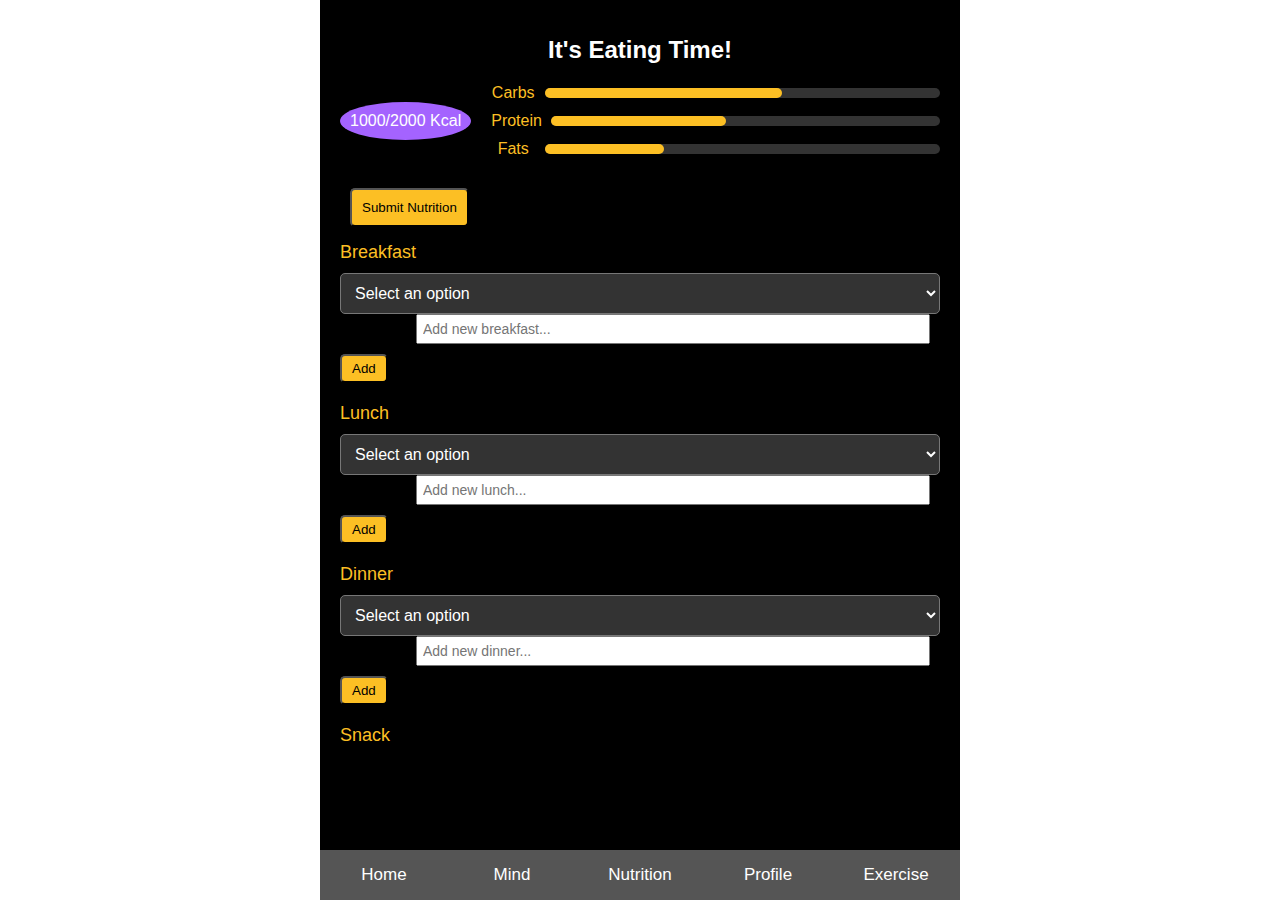
==== commit ab9847a5: "made "Preliminary Information" popup look better" ====
--- a/index.html
+++ b/index.html
@@ -404,52 +404,56 @@
            <div id="Profile" class="tabcontent" style="position: relative;">
               <!-- Settings Icon in the Top Right Corner -->
               <img src="settings.png" alt="Settings" id="settingsIcon" style="position: absolute; top: 20px; right: 20px; width: 30px; height: 30px; cursor: pointer;">
-              <div class="form-popup" id="preliminaryModal">
-                <form id="preliminaryForm" class="form-container">
-                    <h2>Preliminary Information</h2>
+              <div class="form-popup" id="personalInfoModal">
+                <form id="personalInfoForm" class="form-container">
+                    <h2>Personal Information</h2>
                     <label for="name">Name:</label>
                     <input type="text" id="name" placeholder="Enter your name" required>
                     <label for="age">Age:</label>
-                    <input type="number" id="age" placeholder="Enter your age" required>
+                    <input type="number" id="age" placeholder="Enter your age" required style="width: 60px;">
                     <label for="height">Height (cm):</label>
-                    <input type="number" id="height" placeholder="Enter your height in cm" required>
+                    <input type="number" id="height" placeholder="Enter your height in cm" required style="width: 100px;">
                     <label for="weight">Weight (kg):</label>
-                    <input type="number" id="weight" placeholder="Enter your weight in kg" required>
+                    <input type="number" id="weight" placeholder="Enter your weight in kg" required style="width: 100px;">
                     <label for="fitness-goal">Fitness Goal:</label>
                     <select id="fitness-goal" required>
-                       <option value="" disabled selected>Select a goal...</option>
-                       <option value="Strength & Muscle Building">Strength & Muscle Building</option>
-                       <option value="Endurance & Stamina">Endurance & Stamina</option>
-                       <option value="Flexibility & Mobility">Flexibility & Mobility</option>
-                       <option value="Weight Loss & Toning">Weight Loss & Toning</option>
+                        <option value="" disabled selected>Select a goal...</option>
+                        <option value="Strength & Muscle Building">Strength & Muscle Building</option>
+                        <option value="Endurance & Stamina">Endurance & Stamina</option>
+                        <option value="Flexibility & Mobility">Flexibility & Mobility</option>
+                        <option value="Weight Loss & Toning">Weight Loss & Toning</option>
                     </select>
-                    <button type="submit" class="btn">Submit</button>
-    <button type="button" class="btn cancel" onclick="closeForm()">Close</button>
-</form>
-              </div>
+                    <div class="button-row">
+                        <button type="submit" class="btn save-btn">Save</button>
+                        <button type="button" class="btn close-btn" onclick="closeForm()">Close</button>
+                      </div>
+                </form>
+            </div>
+            
 
               <script>
-                document.getElementById('preliminaryForm').addEventListener('submit', function(e) {
+                document.getElementById('personalInfoForm').addEventListener('submit', function (e) {
                     e.preventDefault();
-            
-                    // Get the name input value
+
                     const name = document.getElementById('name').value.trim();
-                    
-                    // Store the name in localStorage
-                    if (name) {
+                    if (name){
                         localStorage.setItem('userName', name);
                     }
-            
-                    // Update greeting on the profile page
+
+                    // Update the greeting on the Profile page
                     updateProfileGreeting();
                     closeForm();
                 });
-            
+
+                // Update the greeting on load
                 function updateProfileGreeting() {
                     const name = localStorage.getItem('userName') || "there";
                     document.querySelector('#Profile h1').textContent = `Hi ${name}!`;
                 }
-            
+
+                function closeForm() {
+                    document.getElementById('personalInfoModal').style.display = 'none';
+                }
                 // Call updateProfileGreeting when the profile page loads
                 window.addEventListener('load', updateProfileGreeting);
             </script>
@@ -512,19 +516,20 @@
                 
                  //form stuff scripts
                     // Get references to necessary elements
-                 const settingsIcon = document.getElementById('settingsIcon');
-                 const formPopup = document.getElementById('preliminaryModal');
-                 const formContainer = document.getElementById('preliminaryForm');
-                
-                 // Function to open the form modal when the settings icon is clicked
-                 settingsIcon.addEventListener('click', () => {
-                 formPopup.style.display = "block";
-                 });
-                
-                 // Function to close the form modal
-                 function closeForm() {
-                 formPopup.style.display = "none";
-                 }
+                document.addEventListener('DOMContentLoaded', function() {
+                const settingsIcon = document.getElementById('settingsIcon');
+                const formPopup = document.getElementById('personalInfoModal');
+
+                if (settingsIcon) {
+                    settingsIcon.addEventListener('click', () => {
+                    formPopup.style.display = "block";
+                    });
+                }
+
+                function closeForm() {
+                    formPopup.style.display = "none";
+                }
+            });
                 
                  // Handle form submission
                 
--- a/styles.css
+++ b/styles.css
@@ -210,8 +210,8 @@
  /* Recipes Section with Images */
  .section.recipes h2 {
   font-size: 22px;
-  color: #ff6437; 
- }
+  color: #a463ff; /* Changed from red to purple for a more consistent theme */
+}
  .recipe-grid {
   display: grid;
   grid-template-columns: repeat(3, 1fr);
@@ -574,14 +574,14 @@
   top: 50%;
   left: 50%;
   transform: translate(-50%, -50%);
-  border: 3px solid #f1f1f1;
-  z-index: 9;
-  background-color: white;
-  width: 300px; /* Set a fixed width */
+  z-index: 1000;
+  width: 300px; /* Or adjust based on your design */
+  background-color: #333; /* Match the app's theme */
+  color: #fff;
   padding: 20px;
   border-radius: 10px;
-  box-shadow: 0px 4px 8px rgba(0, 0, 0, 0.2);
- }
+  box-shadow: 0 4px 10px rgba(0, 0, 0, 0.5);
+}
  
  
  /* Optional: Styling for form elements */
@@ -766,4 +766,278 @@
   font-size: 40px;
   color: #fff;
   cursor: pointer;
-}+}
+
+/* Modal Styling */
+.form-popup {
+  display: none; /* Hidden by default */
+  position: fixed;
+  top: 50%;
+  left: 50%;
+  transform: translate(-50%, -50%);
+  background-color: #333; /* Match app theme */
+  color: white; /* White text */
+  border: 1px solid #444; /* Subtle border */
+  border-radius: 10px;
+  padding: 20px;
+  width: 300px; /* Adjust width */
+  box-shadow: 0 4px 10px rgba(0, 0, 0, 0.5);
+  z-index: 1000;
+}
+
+/* Input Fields */
+.form-container input,
+.form-container select {
+  width: 100%; /* Default to full width unless specified */
+  padding: 10px;
+  margin-bottom: 15px;
+  font-size: 14px;
+  background-color: #444;
+  color: white;
+  border: 1px solid #555;
+  border-radius: 5px;
+}
+
+/* Smaller Input Fields */
+input[type="number"] {
+  width: auto; /* Fit input size */
+  display: inline-block;
+  margin-right: 10px;
+}
+
+/* Buttons */
+.btn {
+  padding: 10px 20px;
+  border: none;
+  border-radius: 5px;
+  cursor: pointer;
+  font-size: 14px;
+  transition: all 0.3s ease;
+}
+
+.save-btn {
+  background-color: #a463ff; /* App's primary color */
+  color: white;
+}
+
+.save-btn:hover {
+  background-color: #8c52ff; /* Slightly darker on hover */
+}
+
+.close-btn {
+  background-color: #777; /* Softer gray */
+  color: white;
+}
+
+.close-btn:hover {
+  background-color: #999; /* Slightly lighter on hover */
+}
+
+/* Modal Styles Change 9:58 */
+.form-popup {
+  display: none; /* Hidden by default */
+  position: fixed;
+  top: 50%;
+  left: 50%;
+  transform: translate(-50%, -50%);
+  background-color: #333; /* Match app theme */
+  color: white; /* Bright text */
+  border: 1px solid #444; /* Subtle border */
+  border-radius: 10px;
+  padding: 20px;
+  width: 280px; /* Adjusted width */
+  box-shadow: 0 4px 10px rgba(0, 0, 0, 0.5);
+}
+
+.form-container label {
+  font-size: 16px;
+  font-weight: bold;
+  color: #fcbf24; /* Brighter yellow font */
+  margin-bottom: 5px;
+}
+
+.form-container input,
+.form-container select {
+  width: 100%; /* Consistent width */
+  padding: 8px;
+  margin-bottom: 15px;
+  font-size: 14px;
+  background-color: #444;
+  color: white;
+  border: 1px solid #555;
+  border-radius: 5px;
+  text-align: center; /* Center-aligned text */
+}
+
+input[type="number"],
+input[type="text"] {
+  width: 90%; /* Adjust input width */
+  margin: 0 auto; /* Center inputs horizontally */
+  display: block; /* Ensure block display for alignment */
+}
+
+.save-btn {
+  background-color: #a463ff; /* App's primary color */
+  color: white;
+  margin-top: 10px;
+}
+
+.close-btn {
+  background-color: #555; /* Softer gray */
+  color: white;
+  margin-top: 10px;
+}
+
+/* Modal Styles 10:08 */
+.form-popup {
+  display: none; /* Hidden by default */
+  position: fixed;
+  top: 50%;
+  left: 50%;
+  transform: translate(-50%, -50%);
+  background-color: #333; /* Match app theme */
+  color: white; /* Bright text */
+  border: 2px solid white; /* Add white border */
+  border-radius: 10px;
+  padding: 30px; /* Increased padding for spacing */
+  width: 320px; /* Slightly wider for better alignment */
+  box-shadow: 0 4px 10px rgba(0, 0, 0, 0.5);
+}
+
+.form-container {
+  display: flex;
+  flex-direction: column; /* Ensure stacked alignment */
+  gap: 15px; /* Space between fields */
+}
+
+.form-container label {
+  font-size: 16px;
+  font-weight: bold;
+  color: white; /* Changed to white for better contrast */
+}
+
+.form-container input,
+.form-container select {
+  width: 100%; /* Ensure consistent width */
+  padding: 10px; /* Increased padding for better UX */
+  margin-top: 5px; /* Space between label and input */
+  font-size: 14px;
+  background-color: #444; /* Consistent background */
+  color: white;
+  border: 1px solid #555;
+  border-radius: 5px;
+  text-align: center;
+}
+
+input[type="number"],
+input[type="text"] {
+  display: block;
+}
+
+.save-btn,
+.close-btn {
+  margin-top: 15px; /* Space between buttons */
+  padding: 10px;
+  border: none;
+  border-radius: 5px;
+  cursor: pointer;
+}
+
+.save-btn {
+  background-color: #a463ff; /* Bright color for Save */
+  color: white;
+}
+
+.close-btn {
+  background-color: #555; /* Neutral color for Close */
+  color: white;
+}
+
+
+
+/* Modal Styles 10:12 */
+.form-popup {
+  display: none; /* Hidden by default */
+  position: fixed;
+  top: 50%;
+  left: 50%;
+  transform: translate(-50%, -50%);
+  background-color: #333; /* Match app theme */
+  color: white; /* Bright text */
+  border: 2px solid white; /* Add white border */
+  border-radius: 10px;
+  padding: 20px; /* Reduced padding */
+  width: 300px; /* Adjusted width */
+  box-shadow: 0 4px 10px rgba(0, 0, 0, 0.5);
+}
+
+/* Form Container */
+.form-container {
+  display: flex;
+  flex-direction: column; /* Ensure stacked alignment */
+  gap: 10px; /* Reduced space between fields */
+}
+
+.form-container label {
+  font-size: 16px;
+  font-weight: bold;
+  color: white; /* White for better contrast */
+}
+
+.form-container input,
+.form-container select {
+  width: 100%; /* Ensure consistent width */
+  padding: 8px; /* Slightly reduced padding */
+  font-size: 14px;
+  background-color: #444; /* Consistent background */
+  color: white;
+  border: 1px solid #555;
+  border-radius: 5px;
+  text-align: center;
+}
+
+/* Buttons */
+.save-btn,
+.close-btn {
+  background-color: #555; /* Neutral background */
+  color: white;
+  padding: 8px 12px; /* Reduced padding */
+  border: none;
+  border-radius: 5px;
+  cursor: pointer;
+  flex: 1; /* Allow buttons to share equal space */
+}
+
+.save-btn {
+  background-color: #a463ff; /* Bright color for Save */
+}
+
+.button-row {
+  display: flex;
+  justify-content: space-between; /* Buttons side by side */
+  gap: 10px; /* Space between buttons */
+  margin-top: 10px; /* Spacing above buttons */
+}
+
+
+/* Modal Heading 10:16 */
+.form-container h2 {
+  font-size: 20px;
+  font-weight: bold;
+  color: white; /* Change to white */
+  text-align: center;
+  margin-bottom: 15px;
+}
+
+/* Adjust Name Input Width */
+.form-container input#name {
+  width: 90%; /* Reduce width of Name field */
+  margin: 0 auto;
+}
+
+/* Remove Prompts for Age, Height, and Weight */
+input#age::placeholder,
+input#height::placeholder,
+input#weight::placeholder {
+  content: ''; /* Remove placeholder text */
+}
